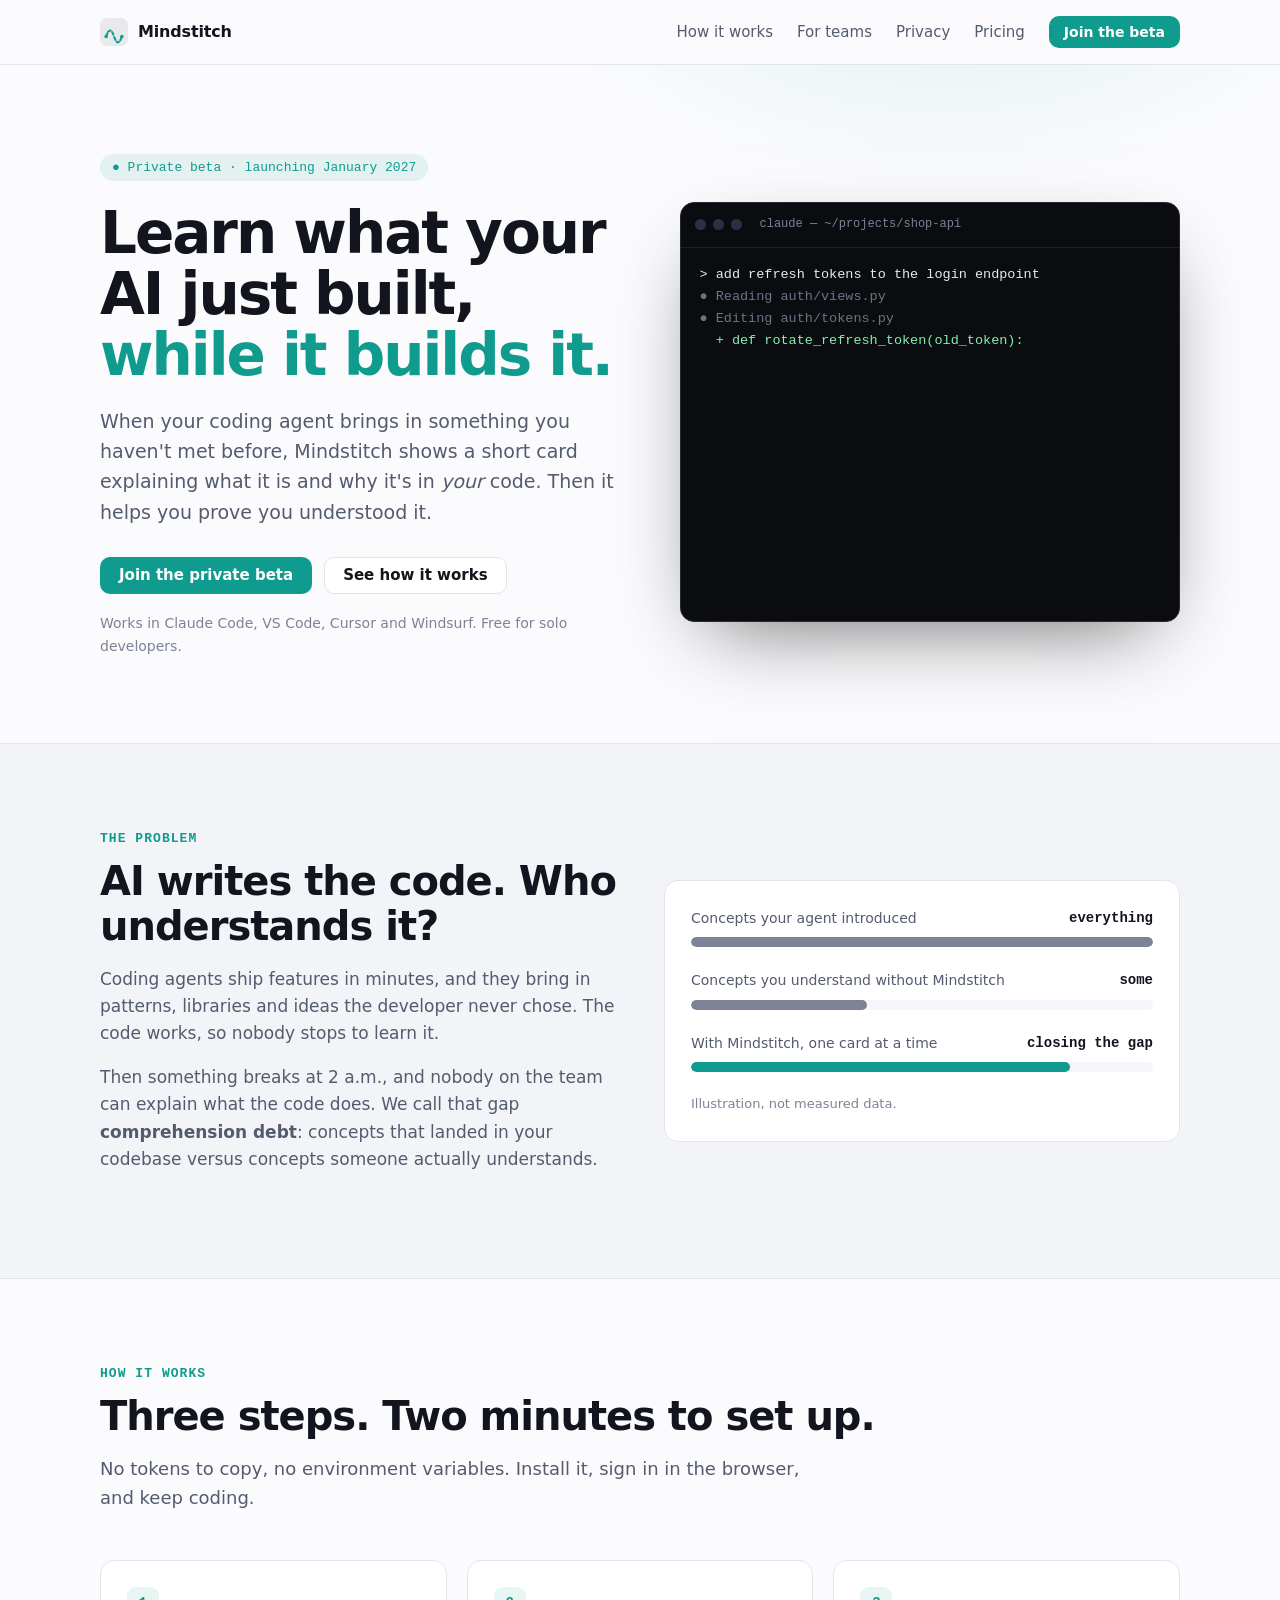
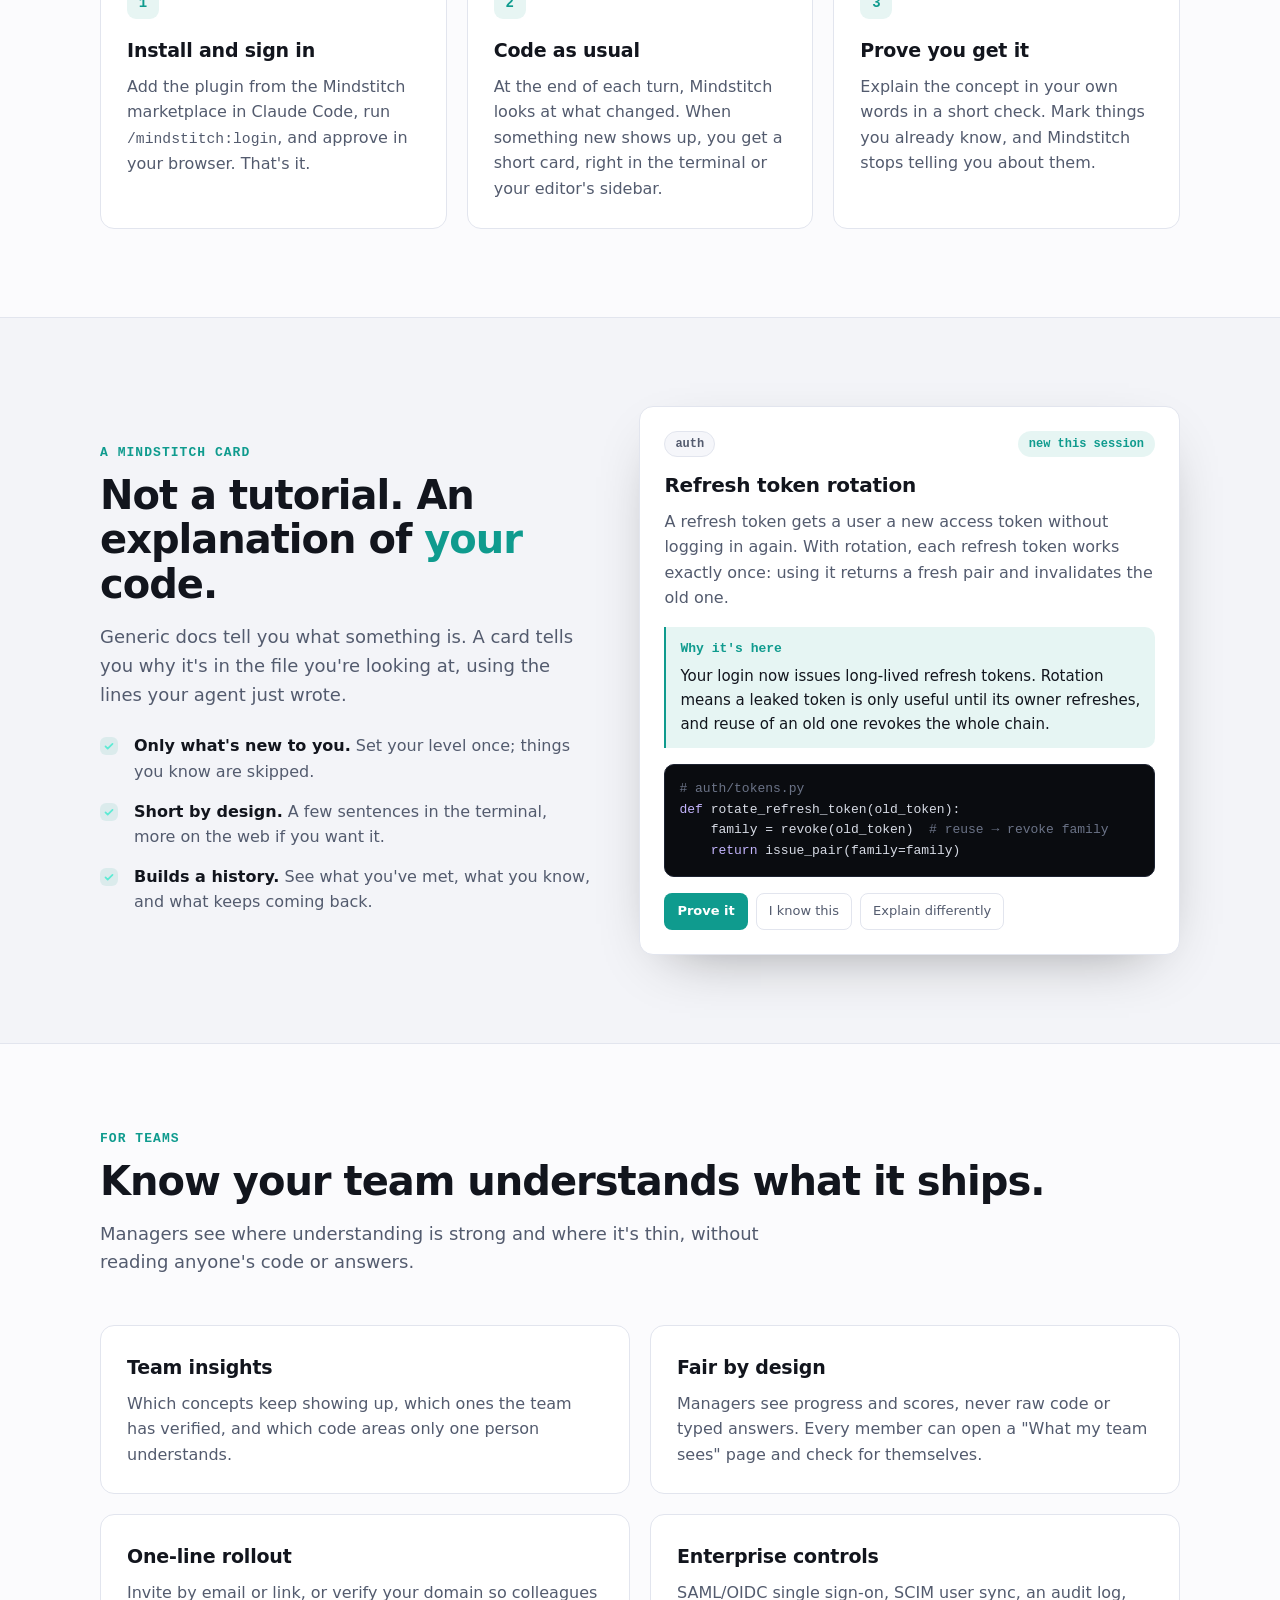
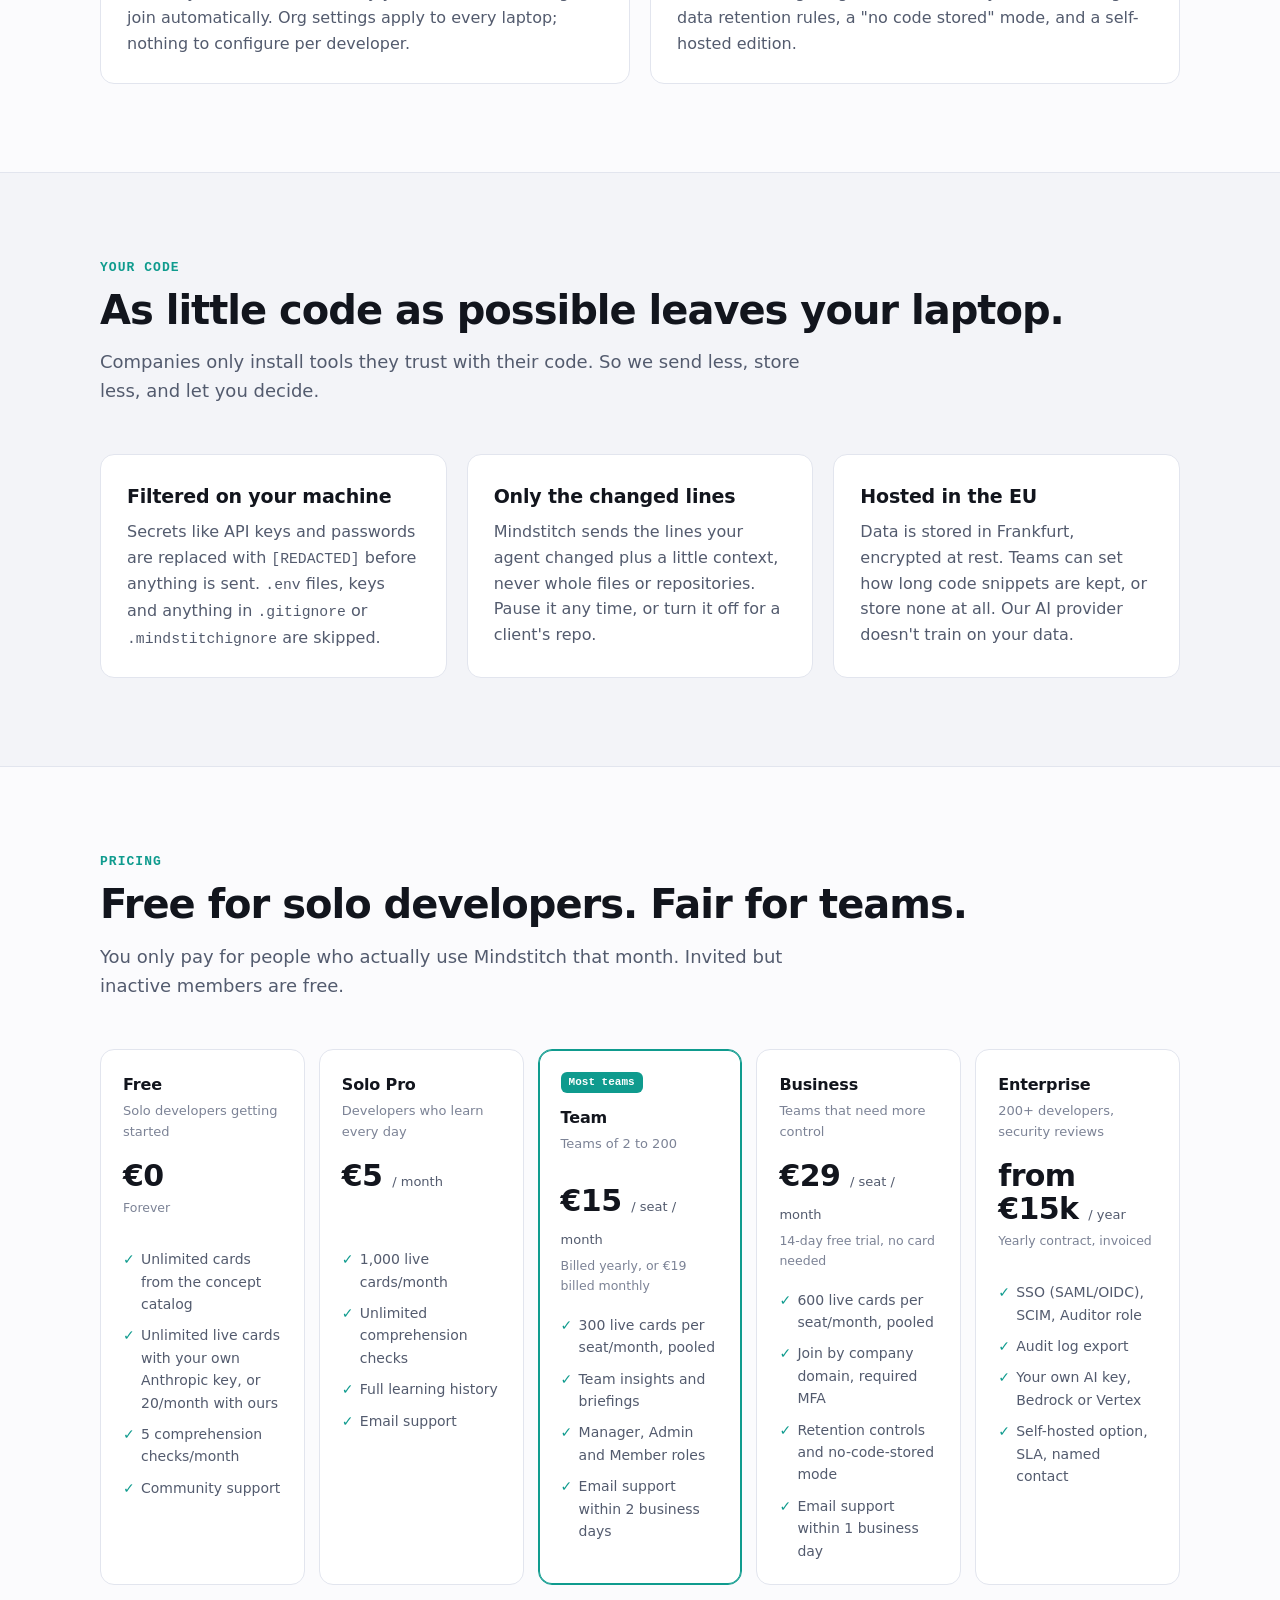
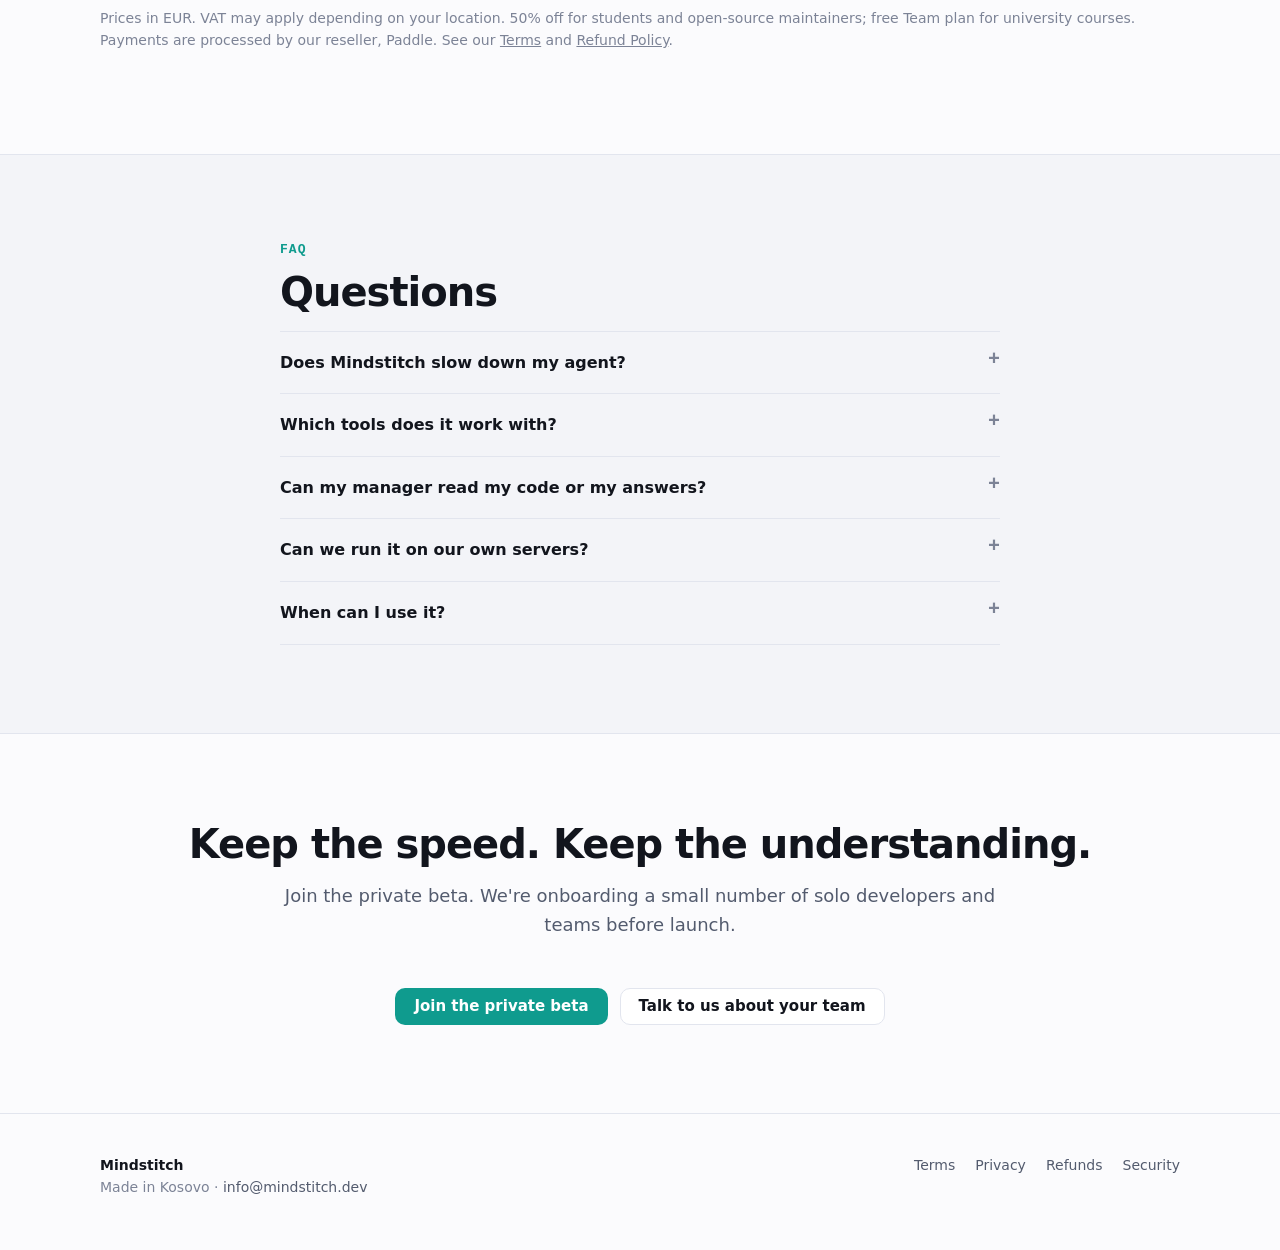
==== index.html @ 7fe066da "Landing site" ====
<!doctype html>
<html lang="en">
<head>
  <meta charset="utf-8">
  <meta name="viewport" content="width=device-width, initial-scale=1">
  <title>Mindstitch: understand the code your AI writes</title>
  <meta name="description" content="Mindstitch is a Claude Code plugin and VS Code extension that explains the new concepts your AI coding agent introduces, in your own code, while it builds. Launching January 2027.">
  <link rel="icon" href="favicon.svg" type="image/svg+xml">
  <link rel="canonical" href="https://mindstitch.dev/">
  <meta property="og:title" content="Mindstitch: understand the code your AI writes">
  <meta property="og:description" content="Learn what your AI just built, while it builds it.">
  <meta property="og:url" content="https://mindstitch.dev/">
  <meta property="og:type" content="website">
  <link rel="stylesheet" href="styles.css">
</head>
<body>

<header class="nav">
  <div class="wrap">
    <a class="brand" href="/" aria-label="Mindstitch home">
      <svg viewBox="0 0 32 32" aria-hidden="true"><rect width="32" height="32" rx="8" fill="currentColor" opacity=".08"/><path d="M7 21c3-9 6-9 9 0s6 9 9 0" fill="none" stroke="var(--accent)" stroke-width="2.4" stroke-linecap="round" stroke-dasharray="3.2 2.6"/><circle cx="7" cy="21" r="2" fill="var(--accent)"/><circle cx="25" cy="21" r="2" fill="var(--accent)"/></svg>
      Mindstitch
    </a>
    <nav class="nav-links" aria-label="Main">
      <a href="#how">How it works</a>
      <a href="#teams">For teams</a>
      <a href="#privacy">Privacy</a>
      <a href="#pricing">Pricing</a>
      <a class="btn btn-primary" href="mailto:info@mindstitch.dev?subject=Mindstitch%20beta%20access">Join the beta</a>
    </nav>
  </div>
</header>

<main>
  <!-- Hero -->
  <section class="hero" aria-labelledby="hero-title">
    <div class="wrap">
      <div>
        <span class="eyebrow">● Private beta · launching January 2027</span>
        <h1 id="hero-title">Learn what your AI just built, <em>while it builds it.</em></h1>
        <p class="lede">When your coding agent brings in something you haven't met before, Mindstitch shows a short card explaining what it is and why it's in <em>your</em> code. Then it helps you prove you understood it.</p>
        <div class="cta-row">
          <a class="btn btn-primary" href="mailto:info@mindstitch.dev?subject=Mindstitch%20beta%20access">Join the private beta</a>
          <a class="btn" href="#how">See how it works</a>
          <p class="small">Works in Claude Code, VS Code, Cursor and Windsurf. Free for solo developers.</p>
        </div>
      </div>

      <div class="terminal" role="img" aria-label="A Claude Code session: the agent adds refresh token rotation to a login API, and a Mindstitch card appears explaining refresh token rotation.">
        <div class="term-bar"><span></span><span></span><span></span><b>claude — ~/projects/shop-api</b></div>
        <div class="term-body" id="term" aria-hidden="true">
<div class="t-line t-user">&gt; add refresh tokens to the login endpoint</div>
<div class="t-line t-dim">● Reading auth/views.py</div>
<div class="t-line t-dim">● Editing auth/tokens.py</div>
<div class="t-line"><span class="t-add">  + def rotate_refresh_token(old_token):</span></div>
<div class="t-line"><span class="t-add">  +     family = revoke(old_token)</span></div>
<div class="t-line"><span class="t-add">  +     return issue_pair(family=family)</span></div>
<div class="t-line t-ok">✓ Done. Login now returns an access + refresh token pair.</div>
<div class="t-line t-card"><span class="t-title">◆ Mindstitch · Refresh token rotation</span>
Every time a refresh token is used, it's swapped for a new one and the old one dies. If a stolen token is ever reused, the whole family is revoked.
<span class="t-dim">Here: auth/tokens.py, rotate_refresh_token()</span>
<span class="t-link">Read more &amp; prove it → mindstitch.dev/c/8f2a</span></div>
        </div>
      </div>
    </div>
  </section>

  <!-- Problem -->
  <section class="alt" aria-labelledby="debt-title">
    <div class="wrap debt">
      <div>
        <div class="kicker">The problem</div>
        <h2 id="debt-title">AI writes the code. Who understands it?</h2>
        <p>Coding agents ship features in minutes, and they bring in patterns, libraries and ideas the developer never chose. The code works, so nobody stops to learn it.</p>
        <p>Then something breaks at 2 a.m., and nobody on the team can explain what the code does. We call that gap <strong>comprehension debt</strong>: concepts that landed in your codebase versus concepts someone actually understands.</p>
      </div>
      <div class="meter" aria-label="Illustration of comprehension debt">
        <div class="meter-row"><span>Concepts your agent introduced</span><b>everything</b></div>
        <div class="bar"><i style="width:100%"></i></div>
        <div class="meter-row"><span>Concepts you understand without Mindstitch</span><b>some</b></div>
        <div class="bar"><i style="width:38%"></i></div>
        <div class="meter-row"><span>With Mindstitch, one card at a time</span><b>closing the gap</b></div>
        <div class="bar accent"><i style="width:82%"></i></div>
        <p class="note">Illustration, not measured data.</p>
      </div>
    </div>
  </section>

  <!-- How it works -->
  <section id="how" aria-labelledby="how-title">
    <div class="wrap">
      <div class="kicker">How it works</div>
      <h2 id="how-title">Three steps. Two minutes to set up.</h2>
      <p class="section-lede">No tokens to copy, no environment variables. Install it, sign in in the browser, and keep coding.</p>
      <div class="grid-3">
        <div class="panel">
          <div class="step-num">1</div>
          <h3>Install and sign in</h3>
          <p>Add the plugin from the Mindstitch marketplace in Claude Code, run <code>/mindstitch:login</code>, and approve in your browser. That's it.</p>
        </div>
        <div class="panel">
          <div class="step-num">2</div>
          <h3>Code as usual</h3>
          <p>At the end of each turn, Mindstitch looks at what changed. When something new shows up, you get a short card, right in the terminal or your editor's sidebar.</p>
        </div>
        <div class="panel">
          <div class="step-num">3</div>
          <h3>Prove you get it</h3>
          <p>Explain the concept in your own words in a short check. Mark things you already know, and Mindstitch stops telling you about them.</p>
        </div>
      </div>
    </div>
  </section>

  <!-- Sample card -->
  <section class="alt" aria-labelledby="card-title">
    <div class="wrap sample">
      <div>
        <div class="kicker">A Mindstitch card</div>
        <h2 id="card-title">Not a tutorial. An explanation of <em style="font-style:normal;color:var(--accent)">your</em> code.</h2>
        <p class="section-lede" style="margin-bottom:24px">Generic docs tell you what something is. A card tells you why it's in the file you're looking at, using the lines your agent just wrote.</p>
        <ul class="checklist">
          <li><span><b>Only what's new to you.</b> Set your level once; things you know are skipped.</span></li>
          <li><span><b>Short by design.</b> A few sentences in the terminal, more on the web if you want it.</span></li>
          <li><span><b>Builds a history.</b> See what you've met, what you know, and what keeps coming back.</span></li>
        </ul>
      </div>
      <article class="card" aria-label="Example card: Refresh token rotation">
        <div class="card-head">
          <span class="chip">auth</span>
          <span class="chip new">new this session</span>
        </div>
        <h3>Refresh token rotation</h3>
        <p>A refresh token gets a user a new access token without logging in again. With rotation, each refresh token works exactly once: using it returns a fresh pair and invalidates the old one.</p>
        <div class="why">
          <strong>Why it's here</strong>
          <p>Your login now issues long-lived refresh tokens. Rotation means a leaked token is only useful until its owner refreshes, and reuse of an old one revokes the whole chain.</p>
        </div>
<pre class="snippet"><span class="c"># auth/tokens.py</span>
<span class="k">def</span> rotate_refresh_token(old_token):
    family = revoke(old_token)  <span class="c"># reuse → revoke family</span>
    <span class="k">return</span> issue_pair(family=family)</pre>
        <div class="card-actions">
          <span class="primary">Prove it</span>
          <span>I know this</span>
          <span>Explain differently</span>
        </div>
      </article>
    </div>
  </section>

  <!-- Teams -->
  <section id="teams" aria-labelledby="teams-title">
    <div class="wrap">
      <div class="kicker">For teams</div>
      <h2 id="teams-title">Know your team understands what it ships.</h2>
      <p class="section-lede">Managers see where understanding is strong and where it's thin, without reading anyone's code or answers.</p>
      <div class="grid-2">
        <div class="panel">
          <h3>Team insights</h3>
          <p>Which concepts keep showing up, which ones the team has verified, and which code areas only one person understands.</p>
        </div>
        <div class="panel">
          <h3>Fair by design</h3>
          <p>Managers see progress and scores, never raw code or typed answers. Every member can open a "What my team sees" page and check for themselves.</p>
        </div>
        <div class="panel">
          <h3>One-line rollout</h3>
          <p>Invite by email or link, or verify your domain so colleagues join automatically. Org settings apply to every laptop; nothing to configure per developer.</p>
        </div>
        <div class="panel">
          <h3>Enterprise controls</h3>
          <p>SAML/OIDC single sign-on, SCIM user sync, an audit log, data retention rules, a "no code stored" mode, and a self-hosted edition.</p>
        </div>
      </div>
    </div>
  </section>

  <!-- Privacy -->
  <section id="privacy" class="alt" aria-labelledby="privacy-title">
    <div class="wrap">
      <div class="kicker">Your code</div>
      <h2 id="privacy-title">As little code as possible leaves your laptop.</h2>
      <p class="section-lede">Companies only install tools they trust with their code. So we send less, store less, and let you decide.</p>
      <div class="grid-3">
        <div class="panel">
          <h3>Filtered on your machine</h3>
          <p>Secrets like API keys and passwords are replaced with <code>[REDACTED]</code> before anything is sent. <code>.env</code> files, keys and anything in <code>.gitignore</code> or <code>.mindstitchignore</code> are skipped.</p>
        </div>
        <div class="panel">
          <h3>Only the changed lines</h3>
          <p>Mindstitch sends the lines your agent changed plus a little context, never whole files or repositories. Pause it any time, or turn it off for a client's repo.</p>
        </div>
        <div class="panel">
          <h3>Hosted in the EU</h3>
          <p>Data is stored in Frankfurt, encrypted at rest. Teams can set how long code snippets are kept, or store none at all. Our AI provider doesn't train on your data.</p>
        </div>
      </div>
    </div>
  </section>

  <!-- Pricing -->
  <section id="pricing" aria-labelledby="pricing-title">
    <div class="wrap">
      <div class="kicker">Pricing</div>
      <h2 id="pricing-title">Free for solo developers. Fair for teams.</h2>
      <p class="section-lede">You only pay for people who actually use Mindstitch that month. Invited but inactive members are free.</p>
      <div class="pricing">
        <div class="plan">
          <h3>Free</h3>
          <p class="who">Solo developers getting started</p>
          <div class="price">€0</div>
          <p class="price-note">Forever</p>
          <ul>
            <li>Unlimited cards from the concept catalog</li>
            <li>Unlimited live cards with your own Anthropic key, or 20/month with ours</li>
            <li>5 comprehension checks/month</li>
            <li>Community support</li>
          </ul>
        </div>
        <div class="plan">
          <h3>Solo Pro</h3>
          <p class="who">Developers who learn every day</p>
          <div class="price">€5 <small>/ month</small></div>
          <p class="price-note">&nbsp;</p>
          <ul>
            <li>1,000 live cards/month</li>
            <li>Unlimited comprehension checks</li>
            <li>Full learning history</li>
            <li>Email support</li>
          </ul>
        </div>
        <div class="plan featured">
          <span class="badge">Most teams</span>
          <h3>Team</h3>
          <p class="who">Teams of 2 to 200</p>
          <div class="price">€15 <small>/ seat / month</small></div>
          <p class="price-note">Billed yearly, or €19 billed monthly</p>
          <ul>
            <li>300 live cards per seat/month, pooled</li>
            <li>Team insights and briefings</li>
            <li>Manager, Admin and Member roles</li>
            <li>Email support within 2 business days</li>
          </ul>
        </div>
        <div class="plan">
          <h3>Business</h3>
          <p class="who">Teams that need more control</p>
          <div class="price">€29 <small>/ seat / month</small></div>
          <p class="price-note">14-day free trial, no card needed</p>
          <ul>
            <li>600 live cards per seat/month, pooled</li>
            <li>Join by company domain, required MFA</li>
            <li>Retention controls and no-code-stored mode</li>
            <li>Email support within 1 business day</li>
          </ul>
        </div>
        <div class="plan">
          <h3>Enterprise</h3>
          <p class="who">200+ developers, security reviews</p>
          <div class="price">from €15k <small>/ year</small></div>
          <p class="price-note">Yearly contract, invoiced</p>
          <ul>
            <li>SSO (SAML/OIDC), SCIM, Auditor role</li>
            <li>Audit log export</li>
            <li>Your own AI key, Bedrock or Vertex</li>
            <li>Self-hosted option, SLA, named contact</li>
          </ul>
        </div>
      </div>
      <p class="pricing-foot">Prices in EUR. VAT may apply depending on your location. 50% off for students and open-source maintainers; free Team plan for university courses. Payments are processed by our reseller, Paddle. See our <a href="terms.html">Terms</a> and <a href="refund.html">Refund Policy</a>.</p>
    </div>
  </section>

  <!-- FAQ -->
  <section class="alt" aria-labelledby="faq-title">
    <div class="wrap narrow">
      <div class="kicker">FAQ</div>
      <h2 id="faq-title">Questions</h2>
      <details>
        <summary>Does Mindstitch slow down my agent?</summary>
        <p>No. The plugin collects changes locally and sends them once at the end of a turn, in well under a second. If Mindstitch is unreachable, your session carries on and events are sent later.</p>
      </details>
      <details>
        <summary>Which tools does it work with?</summary>
        <p>At launch: Claude Code (plugin) and VS Code, Cursor, Windsurf and VSCodium (extension). Support for other coding agents with hooks is planned.</p>
      </details>
      <details>
        <summary>Can my manager read my code or my answers?</summary>
        <p>No. Managers see which concepts you've met and your check scores. They never see code snippets, and they only see a typed answer if it's flagged for review.</p>
      </details>
      <details>
        <summary>Can we run it on our own servers?</summary>
        <p>Yes, on the Enterprise plan. The self-hosted edition is the same software we run, packaged for Docker Compose or Kubernetes, and it can work fully offline with catalog-only cards.</p>
      </details>
      <details>
        <summary>When can I use it?</summary>
        <p>We're in private beta now and launching publicly in January 2027. Email us to get early access.</p>
      </details>
    </div>
  </section>

  <!-- Final CTA -->
  <section class="final" aria-labelledby="final-title">
    <div class="wrap">
      <h2 id="final-title">Keep the speed. Keep the understanding.</h2>
      <p class="section-lede">Join the private beta. We're onboarding a small number of solo developers and teams before launch.</p>
      <div class="cta-row">
        <a class="btn btn-primary" href="mailto:info@mindstitch.dev?subject=Mindstitch%20beta%20access">Join the private beta</a>
        <a class="btn" href="mailto:info@mindstitch.dev?subject=Mindstitch%20for%20my%20team">Talk to us about your team</a>
      </div>
    </div>
  </section>
</main>

<footer>
  <div class="wrap">
    <div>
      <strong style="color:var(--text)">Mindstitch</strong><br>
      Made in Kosovo · <a href="mailto:info@mindstitch.dev">info@mindstitch.dev</a>
    </div>
    <nav aria-label="Legal">
      <a href="terms.html">Terms</a>
      <a href="privacy.html">Privacy</a>
      <a href="refund.html">Refunds</a>
      <a href="/.well-known/security.txt">Security</a>
    </nav>
  </div>
</footer>

<script>
  // Reveal the terminal lines one by one, then loop. Respects reduced motion.
  (function () {
    var lines = Array.prototype.slice.call(document.querySelectorAll('#term .t-line'));
    var reduce = window.matchMedia && window.matchMedia('(prefers-reduced-motion: reduce)').matches;
    if (reduce) { lines.forEach(function (l) { l.classList.add('on'); }); return; }
    var delays = [300, 900, 600, 350, 250, 250, 700, 1100];
    function run() {
      lines.forEach(function (l) { l.classList.remove('on'); });
      var t = 0;
      lines.forEach(function (l, i) { t += delays[i] || 400; setTimeout(function () { l.classList.add('on'); }, t); });
      setTimeout(run, t + 6500);
    }
    run();
  })();
</script>
</body>
</html>
---- styles.css ----
/* Mindstitch — site styles. System fonts only (no third-party font requests, GDPR-friendly). */
:root {
  --bg: #0b0d12;
  --bg-2: #11141b;
  --surface: #151923;
  --surface-2: #1b2030;
  --border: #252b3b;
  --text: #e8eaf0;
  --muted: #9aa2b5;
  --faint: #6b7387;
  --accent: #5eead4;
  --accent-ink: #062b26;
  --accent-soft: rgba(94, 234, 212, 0.12);
  --warn: #fbbf24;
  --radius: 14px;
  --sans: ui-sans-serif, system-ui, -apple-system, "Segoe UI", Roboto, "Helvetica Neue", Arial, sans-serif;
  --mono: ui-monospace, "SF Mono", "Cascadia Code", "JetBrains Mono", Menlo, Consolas, monospace;
  color-scheme: dark;
}
@media (prefers-color-scheme: light) {
  :root {
    --bg: #fbfbfd;
    --bg-2: #f3f4f8;
    --surface: #ffffff;
    --surface-2: #f5f6fa;
    --border: #e2e5ee;
    --text: #12151d;
    --muted: #535b6e;
    --faint: #7c8396;
    --accent: #0f9b8e;
    --accent-ink: #ffffff;
    --accent-soft: rgba(15, 155, 142, 0.10);
    --warn: #b45309;
    color-scheme: light;
  }
}

* { box-sizing: border-box; }
html { scroll-behavior: smooth; }
@media (prefers-reduced-motion: reduce) { html { scroll-behavior: auto; } }
body {
  margin: 0;
  background: var(--bg);
  color: var(--text);
  font: 16px/1.6 var(--sans);
  -webkit-font-smoothing: antialiased;
}
a { color: inherit; }
img, svg { display: block; max-width: 100%; }
code, kbd, .mono { font-family: var(--mono); font-size: 0.92em; }

.wrap { width: 100%; max-width: 1120px; margin: 0 auto; padding: 0 20px; }
.narrow { max-width: 760px; }

/* Grid children may shrink below their content (keeps code blocks from widening the page) */
.hero .wrap > *, .debt > *, .sample > *, .grid-2 > *, .grid-3 > *, .pricing > * { min-width: 0; }

/* Nav */
.nav {
  position: sticky; top: 0; z-index: 10;
  background: color-mix(in srgb, var(--bg) 82%, transparent);
  backdrop-filter: blur(10px);
  border-bottom: 1px solid var(--border);
}
.nav .wrap { display: flex; align-items: center; justify-content: space-between; height: 64px; gap: 16px; }
.brand { display: flex; align-items: center; gap: 10px; text-decoration: none; font-weight: 650; letter-spacing: -0.01em; }
.brand svg { width: 28px; height: 28px; }
.nav-links { display: flex; align-items: center; gap: 24px; }
.nav-links a { text-decoration: none; color: var(--muted); font-size: 15px; }
.nav-links a:hover { color: var(--text); }
@media (max-width: 720px) { .nav-links a:not(.btn) { display: none; } }

/* Buttons */
.btn {
  display: inline-flex; align-items: center; gap: 8px;
  padding: 10px 18px; border-radius: 10px;
  font: 600 15px/1 var(--sans); text-decoration: none;
  border: 1px solid var(--border); background: var(--surface); color: var(--text);
  transition: transform .15s ease, border-color .15s ease, background .15s ease;
}
.btn:hover { border-color: var(--faint); }
.btn:focus-visible, a:focus-visible { outline: 2px solid var(--accent); outline-offset: 3px; }
.btn-primary { background: var(--accent); color: var(--accent-ink); border-color: transparent; }
.btn-primary:hover { transform: translateY(-1px); border-color: transparent; }
.nav .btn { padding: 8px 14px; font-size: 14px; }

/* Hero */
.hero { padding: 88px 0 72px; position: relative; overflow: hidden; }
.hero::before {
  content: ""; position: absolute; inset: -40% -10% auto; height: 620px; pointer-events: none;
  background: radial-gradient(600px 300px at 70% 30%, var(--accent-soft), transparent 70%);
}
.hero .wrap { display: grid; grid-template-columns: 1.05fr 1fr; gap: 56px; align-items: center; position: relative; }
@media (max-width: 920px) { .hero .wrap { grid-template-columns: 1fr; gap: 40px; } .hero { padding-top: 56px; } }
.eyebrow {
  display: inline-flex; align-items: center; gap: 8px;
  font: 500 13px/1 var(--mono); color: var(--accent);
  background: var(--accent-soft); padding: 7px 12px; border-radius: 999px; margin-bottom: 22px;
}
h1 { font-size: clamp(36px, 5.2vw, 58px); line-height: 1.05; letter-spacing: -0.035em; margin: 0 0 20px; font-weight: 700; }
h1 em { font-style: normal; color: var(--accent); }
.lede { font-size: 19px; color: var(--muted); margin: 0 0 30px; max-width: 34em; }
.cta-row { display: flex; flex-wrap: wrap; gap: 12px; align-items: center; }
.small { font-size: 14px; color: var(--faint); }
.cta-row .small { width: 100%; margin-top: 6px; }

/* Terminal */
.terminal {
  background: #0a0c10; color: #d7dbe5;
  border: 1px solid #232a38; border-radius: var(--radius);
  box-shadow: 0 30px 80px -30px rgba(0,0,0,.6);
  font: 13.5px/1.65 var(--mono); overflow: hidden;
}
.term-bar { display: flex; align-items: center; gap: 7px; padding: 12px 14px; border-bottom: 1px solid #1c2230; }
.term-bar span { width: 11px; height: 11px; border-radius: 50%; background: #2a3142; }
.term-bar b { margin-left: 10px; font-weight: 500; color: #7c8396; font-size: 12px; }
.term-body { padding: 16px 18px 20px; min-height: 340px; word-break: break-word; }
.term-body .t-line { white-space: pre-wrap; }
.t-line { opacity: 0; transform: translateY(4px); transition: opacity .35s ease, transform .35s ease; }
.t-line.on { opacity: 1; transform: none; }
.t-dim { color: #6b7387; }
.t-user { color: #e8eaf0; }
.t-ok { color: #86efac; }
.t-add { color: #86efac; }
.t-card {
  margin-top: 10px; border-left: 2px solid #5eead4; padding: 8px 0 8px 14px;
  background: linear-gradient(90deg, rgba(94,234,212,.08), transparent 70%);
}
.t-card .t-title { color: #5eead4; font-weight: 600; }
.t-link { color: #93c5fd; text-decoration: underline; text-underline-offset: 3px; }

/* Sections */
section { padding: 88px 0; }
section.alt { background: var(--bg-2); border-top: 1px solid var(--border); border-bottom: 1px solid var(--border); }
.kicker { font: 600 13px/1 var(--mono); color: var(--accent); text-transform: uppercase; letter-spacing: .08em; margin-bottom: 14px; }
h2 { font-size: clamp(28px, 3.6vw, 40px); line-height: 1.12; letter-spacing: -0.025em; margin: 0 0 16px; }
h3 { font-size: 19px; letter-spacing: -0.01em; margin: 0 0 8px; }
.section-lede { color: var(--muted); font-size: 18px; max-width: 40em; margin: 0 0 48px; }

.grid-3 { display: grid; grid-template-columns: repeat(3, 1fr); gap: 20px; }
.grid-2 { display: grid; grid-template-columns: repeat(2, 1fr); gap: 20px; }
@media (max-width: 860px) { .grid-3, .grid-2 { grid-template-columns: 1fr; } }

.panel {
  background: var(--surface); border: 1px solid var(--border); border-radius: var(--radius);
  padding: 26px;
}
.panel p { color: var(--muted); margin: 0; }
.step-num {
  display: inline-grid; place-items: center; width: 32px; height: 32px; border-radius: 9px;
  background: var(--accent-soft); color: var(--accent); font: 700 14px/1 var(--mono); margin-bottom: 16px;
}

/* Problem stat */
.debt { display: grid; grid-template-columns: 1fr 1fr; gap: 48px; align-items: center; }
@media (max-width: 860px) { .debt { grid-template-columns: 1fr; } }
.debt p { color: var(--muted); font-size: 17px; }
.meter { background: var(--surface); border: 1px solid var(--border); border-radius: var(--radius); padding: 26px; }
.meter-row { display: flex; justify-content: space-between; font-size: 14px; color: var(--muted); margin: 0 0 8px; }
.meter-row b { color: var(--text); font-family: var(--mono); font-weight: 600; }
.bar { height: 10px; border-radius: 99px; background: var(--surface-2); overflow: hidden; margin-bottom: 22px; }
.bar i { display: block; height: 100%; border-radius: 99px; background: var(--faint); }
.bar.accent i { background: var(--accent); }
.meter .note { font-size: 13px; color: var(--faint); margin: 0; }

/* Sample card */
.sample { display: grid; grid-template-columns: 1fr 1.1fr; gap: 48px; align-items: center; }
@media (max-width: 860px) { .sample { grid-template-columns: 1fr; } }
.card {
  background: var(--surface); border: 1px solid var(--border); border-radius: var(--radius); padding: 24px;
  box-shadow: 0 20px 60px -30px rgba(0,0,0,.45);
}
.card-head { display: flex; justify-content: space-between; align-items: center; gap: 12px; margin-bottom: 12px; }
.chip { font: 600 12px/1 var(--mono); padding: 6px 10px; border-radius: 99px; background: var(--surface-2); color: var(--muted); border: 1px solid var(--border); }
.chip.new { background: var(--accent-soft); color: var(--accent); border-color: transparent; }
.card h3 { font-size: 20px; }
.card p { color: var(--muted); margin: 0 0 16px; }
.why { border-left: 2px solid var(--accent); background: var(--accent-soft); border-radius: 0 10px 10px 0; padding: 12px 14px; margin-bottom: 16px; }
.why strong { display: block; font-size: 13px; color: var(--accent); margin-bottom: 4px; font-family: var(--mono); }
.why p { margin: 0; color: var(--text); font-size: 15px; }
.snippet { background: #0a0c10; color: #d7dbe5; border-radius: 10px; padding: 14px; font: 13px/1.6 var(--mono); overflow-x: auto; margin-bottom: 16px; border: 1px solid #1c2230; }
.snippet .c { color: #6b7387; }
.snippet .k { color: #c4b5fd; }
.snippet .s { color: #86efac; }
.card-actions { display: flex; flex-wrap: wrap; gap: 8px; }
.card-actions span { font-size: 13px; padding: 7px 12px; border-radius: 8px; border: 1px solid var(--border); color: var(--muted); }
.card-actions span.primary { background: var(--accent); color: var(--accent-ink); border-color: transparent; font-weight: 600; }

.checklist { list-style: none; padding: 0; margin: 0; display: grid; gap: 14px; }
.checklist li { display: grid; grid-template-columns: 22px 1fr; gap: 12px; color: var(--muted); }
.checklist li::before {
  content: ""; width: 18px; height: 18px; margin-top: 4px; border-radius: 6px;
  background: var(--accent-soft) url("data:image/svg+xml,%3Csvg xmlns='http://www.w3.org/2000/svg' viewBox='0 0 16 16'%3E%3Cpath d='M4 8.5l2.5 2.5L12 5.5' fill='none' stroke='%235eead4' stroke-width='2' stroke-linecap='round' stroke-linejoin='round'/%3E%3C/svg%3E") center/14px no-repeat;
}
.checklist b { color: var(--text); font-weight: 600; }

/* Pricing */
.pricing { display: grid; grid-template-columns: repeat(5, 1fr); gap: 14px; }
@media (max-width: 1080px) { .pricing { grid-template-columns: repeat(3, 1fr); } }
@media (max-width: 720px) { .pricing { grid-template-columns: 1fr; } }
.plan { background: var(--surface); border: 1px solid var(--border); border-radius: var(--radius); padding: 22px; display: flex; flex-direction: column; }
.plan.featured { border-color: var(--accent); box-shadow: 0 0 0 1px var(--accent) inset; }
.plan h3 { font-size: 16px; margin-bottom: 4px; }
.plan .who { font-size: 13px; color: var(--faint); margin: 0 0 16px; min-height: 2.6em; }
.price { font-size: 30px; font-weight: 700; letter-spacing: -0.02em; line-height: 1.1; }
.price small { font-size: 13px; font-weight: 500; color: var(--muted); letter-spacing: 0; }
.price-note { font-size: 12.5px; color: var(--faint); margin: 6px 0 18px; min-height: 2.6em; }
.plan ul { list-style: none; padding: 0; margin: 0; display: grid; gap: 9px; font-size: 14px; color: var(--muted); }
.plan li { padding-left: 18px; position: relative; }
.plan li::before { content: "✓"; position: absolute; left: 0; color: var(--accent); font-weight: 700; }
.badge { align-self: flex-start; font: 600 11px/1 var(--mono); padding: 5px 8px; border-radius: 6px; background: var(--accent); color: var(--accent-ink); margin-bottom: 12px; }
.pricing-foot { margin-top: 22px; font-size: 14px; color: var(--faint); }

/* FAQ */
details { border-bottom: 1px solid var(--border); padding: 18px 0; }
details:first-of-type { border-top: 1px solid var(--border); }
summary { cursor: pointer; font-weight: 600; list-style: none; display: flex; justify-content: space-between; gap: 16px; }
summary::-webkit-details-marker { display: none; }
summary::after { content: "+"; color: var(--faint); font-family: var(--mono); font-size: 20px; line-height: 1; }
details[open] summary::after { content: "–"; }
details p { color: var(--muted); margin: 12px 0 0; }

/* Final CTA */
.final { text-align: center; }
.final .section-lede { margin-left: auto; margin-right: auto; }
.final .cta-row { justify-content: center; }

/* Footer */
footer { border-top: 1px solid var(--border); padding: 40px 0 56px; color: var(--faint); font-size: 14px; }
footer .wrap { display: flex; flex-wrap: wrap; justify-content: space-between; gap: 24px; }
footer nav { display: flex; flex-wrap: wrap; gap: 20px; }
footer a { text-decoration: none; color: var(--muted); }
footer a:hover { color: var(--text); }

/* Legal pages */
.legal { padding: 64px 0 88px; }
.legal h1 { font-size: clamp(32px, 4vw, 44px); }
.legal h2 { font-size: 22px; margin: 40px 0 10px; }
.legal p, .legal li { color: var(--muted); }
.legal ul { padding-left: 20px; }
.legal table { width: 100%; border-collapse: collapse; font-size: 14px; margin: 12px 0; display: block; overflow-x: auto; }
.legal th, .legal td { text-align: left; padding: 10px 12px; border-bottom: 1px solid var(--border); vertical-align: top; }
.legal th { color: var(--text); }
.legal .updated { color: var(--faint); font-size: 14px; margin-top: -8px; }
.draft {
  border: 1px dashed var(--warn); color: var(--warn); border-radius: 10px;
  padding: 12px 14px; font-size: 14px; margin: 20px 0 8px;
}
.ph { background: rgba(251,191,36,.15); color: var(--warn); padding: 0 4px; border-radius: 4px; }

/* Fixes */
.nav-links a.btn-primary, .nav-links a.btn-primary:hover { color: var(--accent-ink); }
@media (max-width: 520px) { .terminal { font-size: 12px; } .term-body { padding: 14px; } }
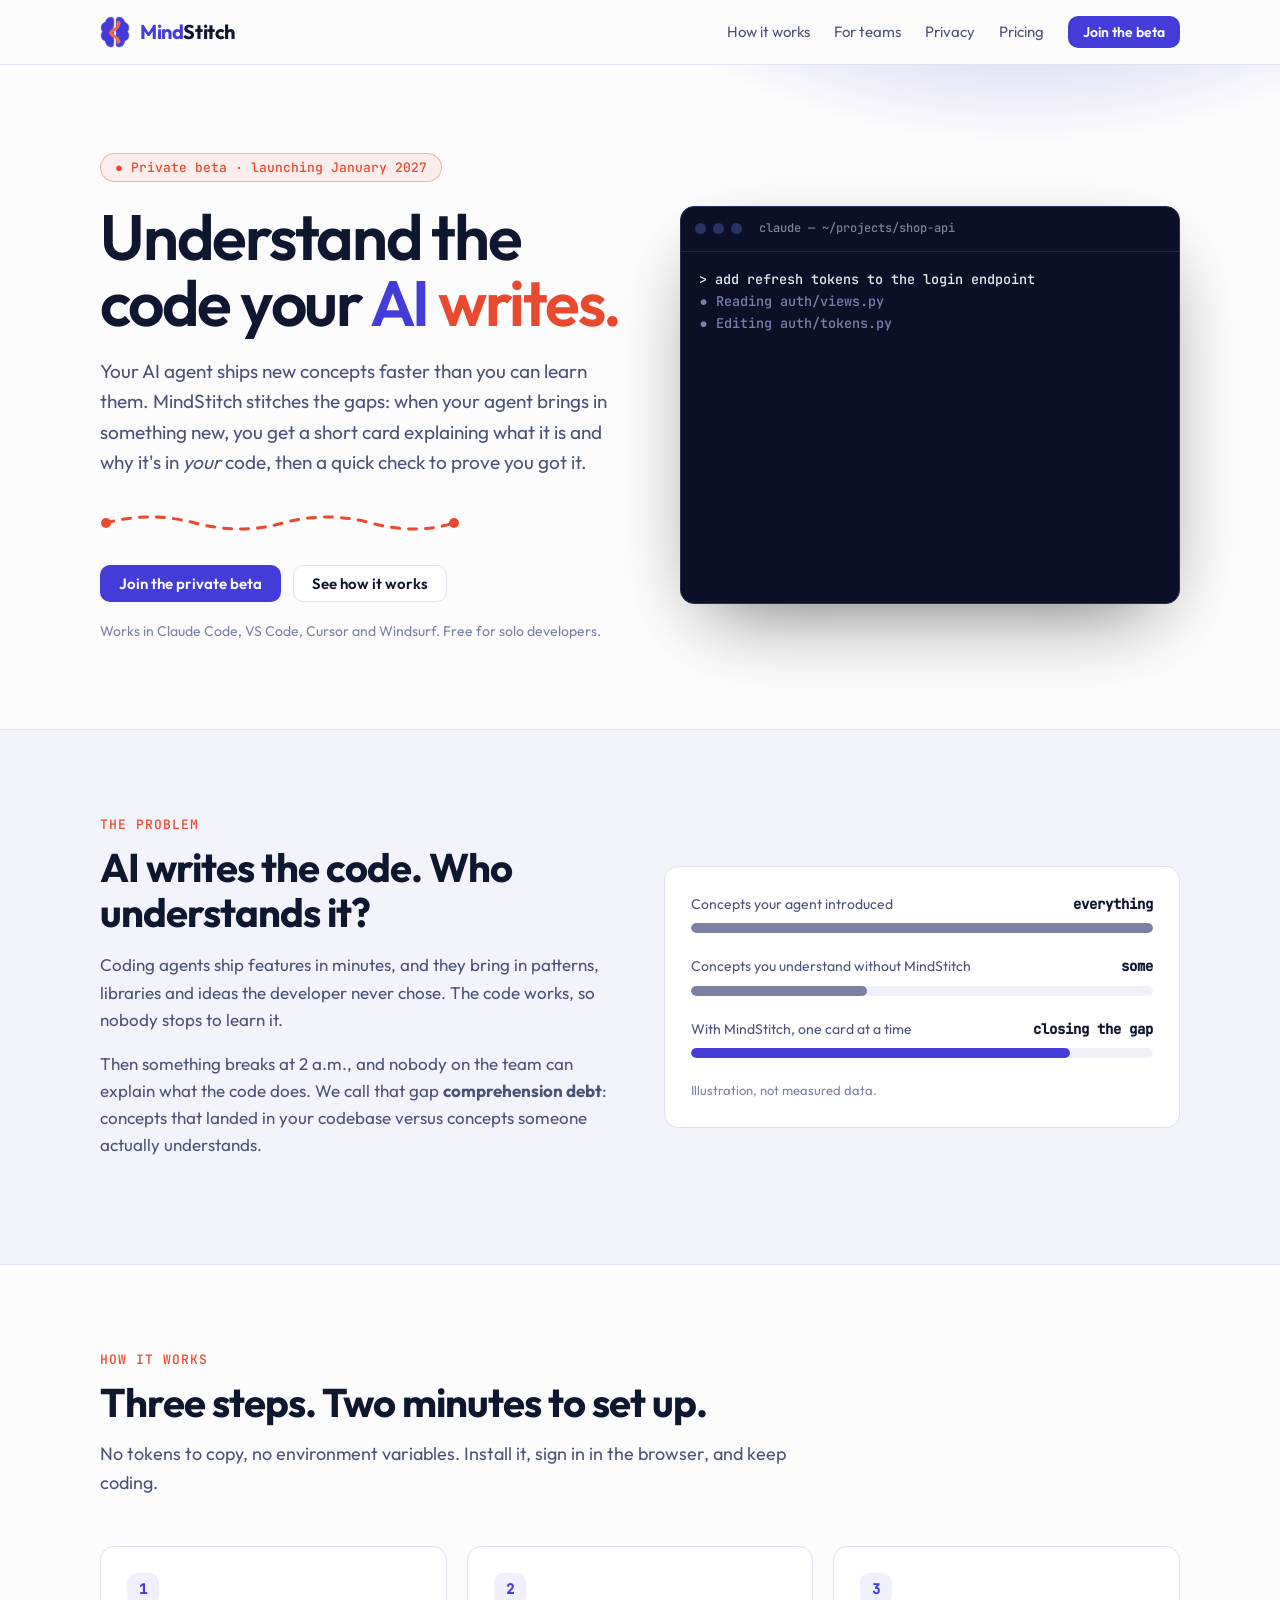
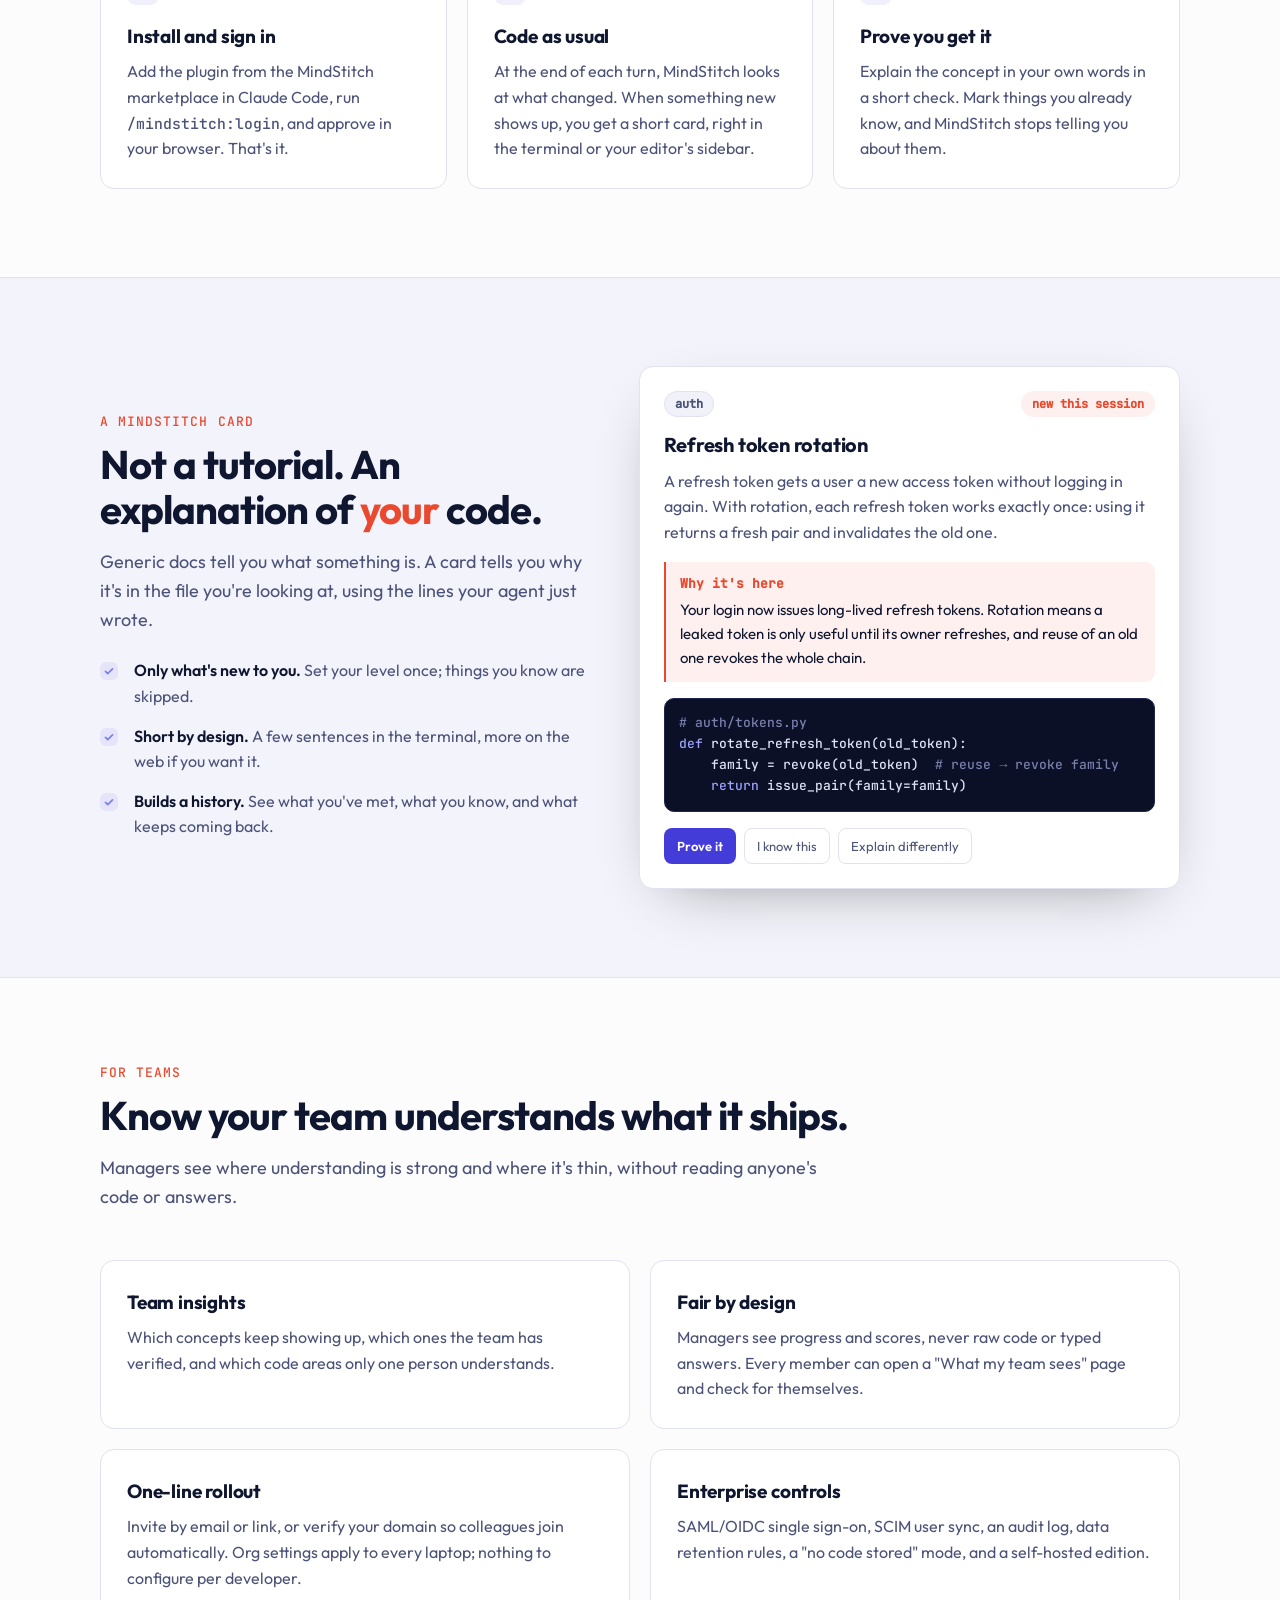
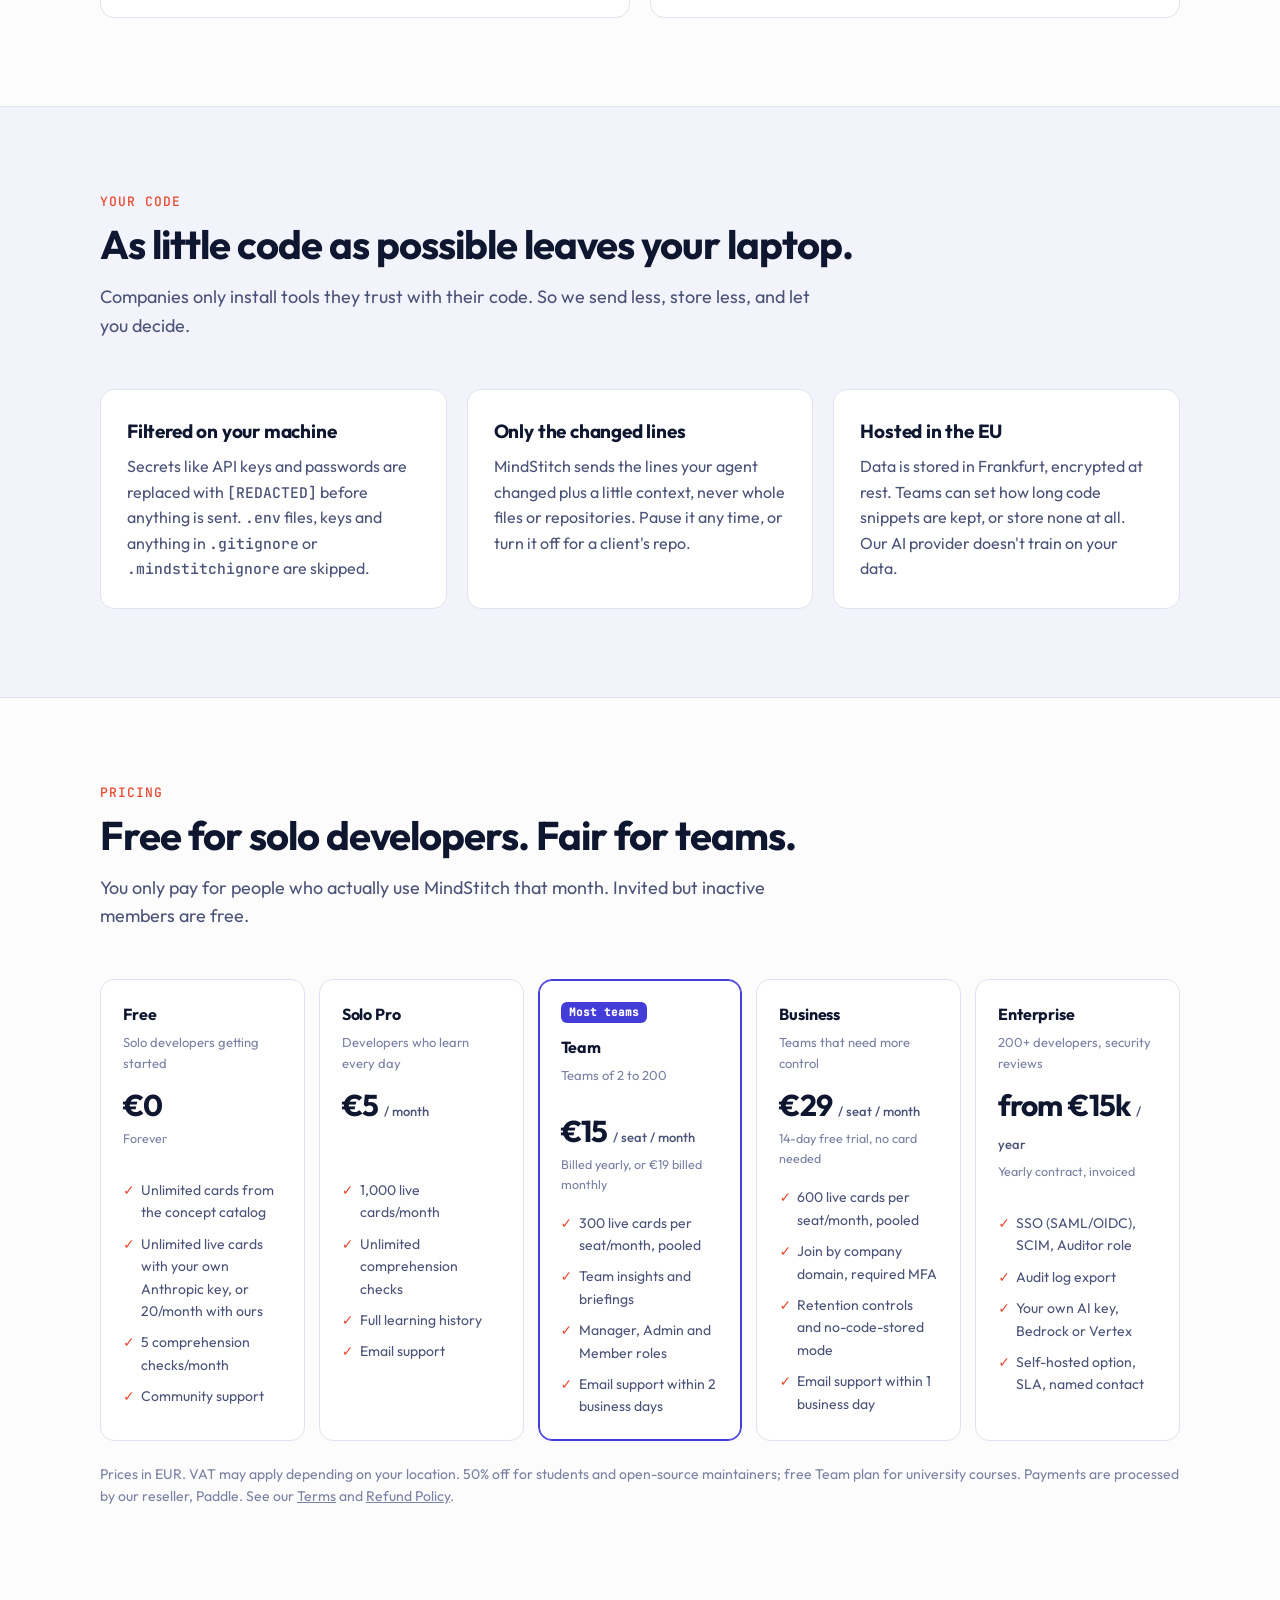
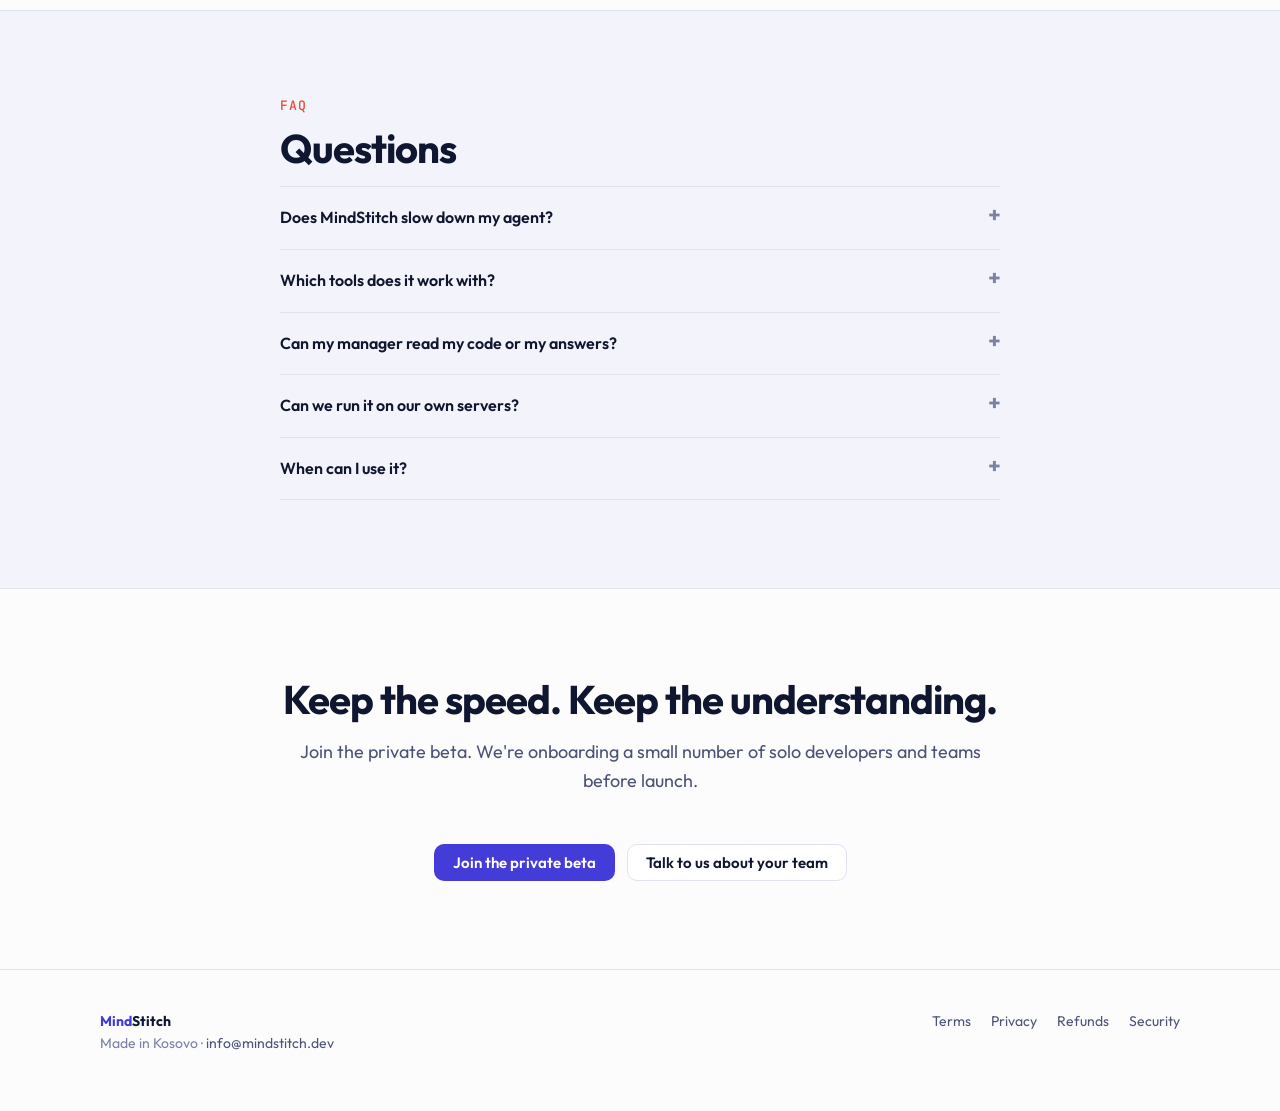
==== commit 85260d6e: "Rebrand site to MindStitch identity" ====
--- a/index.html
+++ b/index.html
@@ -3,30 +3,37 @@
 <head>
   <meta charset="utf-8">
   <meta name="viewport" content="width=device-width, initial-scale=1">
-  <title>Mindstitch: understand the code your AI writes</title>
-  <meta name="description" content="Mindstitch is a Claude Code plugin and VS Code extension that explains the new concepts your AI coding agent introduces, in your own code, while it builds. Launching January 2027.">
-  <link rel="icon" href="favicon.svg" type="image/svg+xml">
+  <title>MindStitch: understand the code your AI writes</title>
+  <meta name="description" content="MindStitch is a Claude Code plugin and VS Code extension that explains the new concepts your AI coding agent introduces, in your own code, while it builds. Launching January 2027.">
+  <link rel="icon" type="image/png" href="/favicon.png">
+  <link rel="apple-touch-icon" href="/apple-touch-icon.png">
+  <meta name="theme-color" content="#0F162F">
   <link rel="canonical" href="https://mindstitch.dev/">
-  <meta property="og:title" content="Mindstitch: understand the code your AI writes">
-  <meta property="og:description" content="Learn what your AI just built, while it builds it.">
+  <meta property="og:title" content="MindStitch: understand the code your AI writes">
+  <meta property="og:description" content="Understand the code your AI writes. Short explanations of every new concept your coding agent brings in, right where you work.">
   <meta property="og:url" content="https://mindstitch.dev/">
   <meta property="og:type" content="website">
-  <link rel="stylesheet" href="styles.css">
+  <meta property="og:image" content="https://mindstitch.dev/assets/og-image.png">
+  <meta name="twitter:card" content="summary_large_image">
+  <link rel="stylesheet" href="/styles.css">
 </head>
 <body>
 
 <header class="nav">
   <div class="wrap">
-    <a class="brand" href="/" aria-label="Mindstitch home">
-      <svg viewBox="0 0 32 32" aria-hidden="true"><rect width="32" height="32" rx="8" fill="currentColor" opacity=".08"/><path d="M7 21c3-9 6-9 9 0s6 9 9 0" fill="none" stroke="var(--accent)" stroke-width="2.4" stroke-linecap="round" stroke-dasharray="3.2 2.6"/><circle cx="7" cy="21" r="2" fill="var(--accent)"/><circle cx="25" cy="21" r="2" fill="var(--accent)"/></svg>
-      Mindstitch
+    <a class="brand" href="/" aria-label="MindStitch home">
+      <picture>
+        <source srcset="/assets/logo-mark-indigo.png" media="(prefers-color-scheme: light)">
+        <img src="/assets/logo-mark.png" alt="" width="30" height="31">
+      </picture>
+      <span class="wm"><span class="m">Mind</span>Stitch</span>
     </a>
     <nav class="nav-links" aria-label="Main">
       <a href="#how">How it works</a>
       <a href="#teams">For teams</a>
       <a href="#privacy">Privacy</a>
       <a href="#pricing">Pricing</a>
-      <a class="btn btn-primary" href="mailto:info@mindstitch.dev?subject=Mindstitch%20beta%20access">Join the beta</a>
+      <a class="btn btn-primary" href="mailto:info@mindstitch.dev?subject=MindStitch%20beta%20access">Join the beta</a>
     </nav>
   </div>
 </header>
@@ -37,16 +44,17 @@
     <div class="wrap">
       <div>
         <span class="eyebrow">● Private beta · launching January 2027</span>
-        <h1 id="hero-title">Learn what your AI just built, <em>while it builds it.</em></h1>
-        <p class="lede">When your coding agent brings in something you haven't met before, Mindstitch shows a short card explaining what it is and why it's in <em>your</em> code. Then it helps you prove you understood it.</p>
-        <div class="cta-row">
-          <a class="btn btn-primary" href="mailto:info@mindstitch.dev?subject=Mindstitch%20beta%20access">Join the private beta</a>
+        <h1 id="hero-title">Understand the code your <span class="l">AI</span> <span class="c">writes.</span></h1>
+        <p class="lede">Your AI agent ships new concepts faster than you can learn them. MindStitch stitches the gaps: when your agent brings in something new, you get a short card explaining what it is and why it's in <em>your</em> code, then a quick check to prove you got it.</p>
+        <svg class="stitch" viewBox="0 0 360 24" preserveAspectRatio="none" aria-hidden="true"><circle cx="6" cy="12" r="5"/><path d="M6 12 Q 50 0 95 12 T 183 12 T 271 12 T 354 12"/><circle cx="354" cy="12" r="5"/></svg>
+        <div class="cta-row" style="margin-top:30px">
+          <a class="btn btn-primary" href="mailto:info@mindstitch.dev?subject=MindStitch%20beta%20access">Join the private beta</a>
           <a class="btn" href="#how">See how it works</a>
           <p class="small">Works in Claude Code, VS Code, Cursor and Windsurf. Free for solo developers.</p>
         </div>
       </div>
 
-      <div class="terminal" role="img" aria-label="A Claude Code session: the agent adds refresh token rotation to a login API, and a Mindstitch card appears explaining refresh token rotation.">
+      <div class="terminal" role="img" aria-label="A Claude Code session: the agent adds refresh token rotation to a login API, and a MindStitch card appears explaining refresh token rotation.">
         <div class="term-bar"><span></span><span></span><span></span><b>claude — ~/projects/shop-api</b></div>
         <div class="term-body" id="term" aria-hidden="true">
 <div class="t-line t-user">&gt; add refresh tokens to the login endpoint</div>
@@ -56,7 +64,7 @@
 <div class="t-line"><span class="t-add">  +     family = revoke(old_token)</span></div>
 <div class="t-line"><span class="t-add">  +     return issue_pair(family=family)</span></div>
 <div class="t-line t-ok">✓ Done. Login now returns an access + refresh token pair.</div>
-<div class="t-line t-card"><span class="t-title">◆ Mindstitch · Refresh token rotation</span>
+<div class="t-line t-card"><span class="t-title">◆ MindStitch · Refresh token rotation</span>
 Every time a refresh token is used, it's swapped for a new one and the old one dies. If a stolen token is ever reused, the whole family is revoked.
 <span class="t-dim">Here: auth/tokens.py, rotate_refresh_token()</span>
 <span class="t-link">Read more &amp; prove it → mindstitch.dev/c/8f2a</span></div>
@@ -77,9 +85,9 @@
       <div class="meter" aria-label="Illustration of comprehension debt">
         <div class="meter-row"><span>Concepts your agent introduced</span><b>everything</b></div>
         <div class="bar"><i style="width:100%"></i></div>
-        <div class="meter-row"><span>Concepts you understand without Mindstitch</span><b>some</b></div>
+        <div class="meter-row"><span>Concepts you understand without MindStitch</span><b>some</b></div>
         <div class="bar"><i style="width:38%"></i></div>
-        <div class="meter-row"><span>With Mindstitch, one card at a time</span><b>closing the gap</b></div>
+        <div class="meter-row"><span>With MindStitch, one card at a time</span><b>closing the gap</b></div>
         <div class="bar accent"><i style="width:82%"></i></div>
         <p class="note">Illustration, not measured data.</p>
       </div>
@@ -96,17 +104,17 @@
         <div class="panel">
           <div class="step-num">1</div>
           <h3>Install and sign in</h3>
-          <p>Add the plugin from the Mindstitch marketplace in Claude Code, run <code>/mindstitch:login</code>, and approve in your browser. That's it.</p>
+          <p>Add the plugin from the MindStitch marketplace in Claude Code, run <code>/mindstitch:login</code>, and approve in your browser. That's it.</p>
         </div>
         <div class="panel">
           <div class="step-num">2</div>
           <h3>Code as usual</h3>
-          <p>At the end of each turn, Mindstitch looks at what changed. When something new shows up, you get a short card, right in the terminal or your editor's sidebar.</p>
+          <p>At the end of each turn, MindStitch looks at what changed. When something new shows up, you get a short card, right in the terminal or your editor's sidebar.</p>
         </div>
         <div class="panel">
           <div class="step-num">3</div>
           <h3>Prove you get it</h3>
-          <p>Explain the concept in your own words in a short check. Mark things you already know, and Mindstitch stops telling you about them.</p>
+          <p>Explain the concept in your own words in a short check. Mark things you already know, and MindStitch stops telling you about them.</p>
         </div>
       </div>
     </div>
@@ -116,8 +124,8 @@
   <section class="alt" aria-labelledby="card-title">
     <div class="wrap sample">
       <div>
-        <div class="kicker">A Mindstitch card</div>
-        <h2 id="card-title">Not a tutorial. An explanation of <em style="font-style:normal;color:var(--accent)">your</em> code.</h2>
+        <div class="kicker">A MindStitch card</div>
+        <h2 id="card-title">Not a tutorial. An explanation of <em style="font-style:normal;color:var(--coral)">your</em> code.</h2>
         <p class="section-lede" style="margin-bottom:24px">Generic docs tell you what something is. A card tells you why it's in the file you're looking at, using the lines your agent just wrote.</p>
         <ul class="checklist">
           <li><span><b>Only what's new to you.</b> Set your level once; things you know are skipped.</span></li>
@@ -189,7 +197,7 @@
         </div>
         <div class="panel">
           <h3>Only the changed lines</h3>
-          <p>Mindstitch sends the lines your agent changed plus a little context, never whole files or repositories. Pause it any time, or turn it off for a client's repo.</p>
+          <p>MindStitch sends the lines your agent changed plus a little context, never whole files or repositories. Pause it any time, or turn it off for a client's repo.</p>
         </div>
         <div class="panel">
           <h3>Hosted in the EU</h3>
@@ -204,7 +212,7 @@
     <div class="wrap">
       <div class="kicker">Pricing</div>
       <h2 id="pricing-title">Free for solo developers. Fair for teams.</h2>
-      <p class="section-lede">You only pay for people who actually use Mindstitch that month. Invited but inactive members are free.</p>
+      <p class="section-lede">You only pay for people who actually use MindStitch that month. Invited but inactive members are free.</p>
       <div class="pricing">
         <div class="plan">
           <h3>Free</h3>
@@ -278,8 +286,8 @@
       <div class="kicker">FAQ</div>
       <h2 id="faq-title">Questions</h2>
       <details>
-        <summary>Does Mindstitch slow down my agent?</summary>
-        <p>No. The plugin collects changes locally and sends them once at the end of a turn, in well under a second. If Mindstitch is unreachable, your session carries on and events are sent later.</p>
+        <summary>Does MindStitch slow down my agent?</summary>
+        <p>No. The plugin collects changes locally and sends them once at the end of a turn, in well under a second. If MindStitch is unreachable, your session carries on and events are sent later.</p>
       </details>
       <details>
         <summary>Which tools does it work with?</summary>
@@ -306,8 +314,8 @@
       <h2 id="final-title">Keep the speed. Keep the understanding.</h2>
       <p class="section-lede">Join the private beta. We're onboarding a small number of solo developers and teams before launch.</p>
       <div class="cta-row">
-        <a class="btn btn-primary" href="mailto:info@mindstitch.dev?subject=Mindstitch%20beta%20access">Join the private beta</a>
-        <a class="btn" href="mailto:info@mindstitch.dev?subject=Mindstitch%20for%20my%20team">Talk to us about your team</a>
+        <a class="btn btn-primary" href="mailto:info@mindstitch.dev?subject=MindStitch%20beta%20access">Join the private beta</a>
+        <a class="btn" href="mailto:info@mindstitch.dev?subject=MindStitch%20for%20my%20team">Talk to us about your team</a>
       </div>
     </div>
   </section>
@@ -316,7 +324,7 @@
 <footer>
   <div class="wrap">
     <div>
-      <strong style="color:var(--text)">Mindstitch</strong><br>
+      <strong style="color:var(--text)"><span style="color:var(--brand)">Mind</span>Stitch</strong><br>
       Made in Kosovo · <a href="mailto:info@mindstitch.dev">info@mindstitch.dev</a>
     </div>
     <nav aria-label="Legal">
--- a/styles.css
+++ b/styles.css
@@ -1,35 +1,52 @@
-/* Mindstitch — site styles. System fonts only (no third-party font requests, GDPR-friendly). */
+/* MindStitch site styles. */
+/* Self-hosted fonts (SIL OFL, see /fonts). No requests to Google. */
+@font-face { font-family: "Outfit"; font-style: normal; font-weight: 100 900; font-display: swap;
+  src: url("/fonts/outfit-latin.woff2") format("woff2");
+  unicode-range: U+0000-00FF, U+0131, U+0152-0153, U+02BB-02BC, U+02C6, U+02DA, U+02DC, U+0304, U+0308, U+0329, U+2000-206F, U+20AC, U+2122, U+2191, U+2193, U+2212, U+2215, U+FEFF, U+FFFD; }
+@font-face { font-family: "Outfit"; font-style: normal; font-weight: 100 900; font-display: swap;
+  src: url("/fonts/outfit-latin-ext.woff2") format("woff2");
+  unicode-range: U+0100-02BA, U+02BD-02C5, U+02C7-02CC, U+02CE-02D7, U+02DD-02FF, U+0304, U+0308, U+0329, U+1D00-1DBF, U+1E00-1E9F, U+1EF2-1EFF, U+2020, U+20A0-20AB, U+20AD-20C0, U+2113, U+2C60-2C7F, U+A720-A7FF; }
+@font-face { font-family: "JetBrains Mono"; font-style: normal; font-weight: 500; font-display: swap;
+  src: url("/fonts/jetbrains-mono-500.woff2") format("woff2"); }
+
+/* MindStitch brand: navy #0F162F, navy-2 #1A1E51, indigo #443CD9, lavender #7A81F9, coral #FB654C, white #FCFCFC */
 :root {
-  --bg: #0b0d12;
-  --bg-2: #11141b;
-  --surface: #151923;
-  --surface-2: #1b2030;
-  --border: #252b3b;
-  --text: #e8eaf0;
-  --muted: #9aa2b5;
-  --faint: #6b7387;
-  --accent: #5eead4;
-  --accent-ink: #062b26;
-  --accent-soft: rgba(94, 234, 212, 0.12);
+  --bg: #0F162F;
+  --bg-2: #131a3a;
+  --surface: #161e40;
+  --surface-2: #1d2552;
+  --border: rgba(122, 129, 249, 0.18);
+  --text: #FCFCFC;
+  --muted: #9AA0C7;
+  --faint: #737aa6;
+  --brand: #7A81F9;          /* "Mind", links, chips */
+  --coral: #FB654C;          /* the stitch: highlights */
+  --accent: #7A81F9;
+  --accent-ink: #0F162F;
+  --accent-soft: rgba(122, 129, 249, 0.14);
+  --coral-soft: rgba(251, 101, 76, 0.10);
   --warn: #fbbf24;
   --radius: 14px;
-  --sans: ui-sans-serif, system-ui, -apple-system, "Segoe UI", Roboto, "Helvetica Neue", Arial, sans-serif;
-  --mono: ui-monospace, "SF Mono", "Cascadia Code", "JetBrains Mono", Menlo, Consolas, monospace;
+  --sans: "Outfit", ui-sans-serif, system-ui, -apple-system, "Segoe UI", Roboto, Arial, sans-serif;
+  --mono: "JetBrains Mono", ui-monospace, "SF Mono", "Cascadia Code", Menlo, Consolas, monospace;
   color-scheme: dark;
 }
 @media (prefers-color-scheme: light) {
   :root {
-    --bg: #fbfbfd;
-    --bg-2: #f3f4f8;
+    --bg: #FCFCFC;
+    --bg-2: #f3f3fb;
     --surface: #ffffff;
-    --surface-2: #f5f6fa;
-    --border: #e2e5ee;
-    --text: #12151d;
-    --muted: #535b6e;
-    --faint: #7c8396;
-    --accent: #0f9b8e;
+    --surface-2: #f1f1fa;
+    --border: #e1e2f0;
+    --text: #0F162F;
+    --muted: #4c5378;
+    --faint: #7b81a3;
+    --brand: #443CD9;
+    --coral: #e8492f;
+    --accent: #443CD9;
     --accent-ink: #ffffff;
-    --accent-soft: rgba(15, 155, 142, 0.10);
+    --accent-soft: rgba(68, 60, 217, 0.08);
+    --coral-soft: rgba(232, 73, 47, 0.08);
     --warn: #b45309;
     color-scheme: light;
   }
@@ -88,17 +105,19 @@
 .hero { padding: 88px 0 72px; position: relative; overflow: hidden; }
 .hero::before {
   content: ""; position: absolute; inset: -40% -10% auto; height: 620px; pointer-events: none;
-  background: radial-gradient(600px 300px at 70% 30%, var(--accent-soft), transparent 70%);
+  background: radial-gradient(640px 340px at 75% 20%, rgba(68,60,217,.35), transparent 65%);
 }
 .hero .wrap { display: grid; grid-template-columns: 1.05fr 1fr; gap: 56px; align-items: center; position: relative; }
 @media (max-width: 920px) { .hero .wrap { grid-template-columns: 1fr; gap: 40px; } .hero { padding-top: 56px; } }
 .eyebrow {
   display: inline-flex; align-items: center; gap: 8px;
-  font: 500 13px/1 var(--mono); color: var(--accent);
-  background: var(--accent-soft); padding: 7px 12px; border-radius: 999px; margin-bottom: 22px;
-}
-h1 { font-size: clamp(36px, 5.2vw, 58px); line-height: 1.05; letter-spacing: -0.035em; margin: 0 0 20px; font-weight: 700; }
-h1 em { font-style: normal; color: var(--accent); }
+  font: 500 13px/1 var(--mono); color: var(--coral);
+  background: var(--coral-soft); border: 1px solid color-mix(in srgb, var(--coral) 35%, transparent);
+  padding: 7px 14px; border-radius: 999px; margin-bottom: 22px;
+}
+h1 { font-size: clamp(38px, 5.6vw, 64px); line-height: 1.03; letter-spacing: -0.035em; margin: 0 0 20px; font-weight: 600; }
+h1 .l { color: var(--brand); }
+h1 .c { color: var(--coral); }
 .lede { font-size: 19px; color: var(--muted); margin: 0 0 30px; max-width: 34em; }
 .cta-row { display: flex; flex-wrap: wrap; gap: 12px; align-items: center; }
 .small { font-size: 14px; color: var(--faint); }
@@ -106,33 +125,33 @@
 
 /* Terminal */
 .terminal {
-  background: #0a0c10; color: #d7dbe5;
-  border: 1px solid #232a38; border-radius: var(--radius);
+  background: #0b1027; color: #dfe2f5;
+  border: 1px solid #262e5c; border-radius: var(--radius);
   box-shadow: 0 30px 80px -30px rgba(0,0,0,.6);
   font: 13.5px/1.65 var(--mono); overflow: hidden;
 }
-.term-bar { display: flex; align-items: center; gap: 7px; padding: 12px 14px; border-bottom: 1px solid #1c2230; }
-.term-bar span { width: 11px; height: 11px; border-radius: 50%; background: #2a3142; }
+.term-bar { display: flex; align-items: center; gap: 7px; padding: 12px 14px; border-bottom: 1px solid #1f2650; }
+.term-bar span { width: 11px; height: 11px; border-radius: 50%; background: #2a3263; }
 .term-bar b { margin-left: 10px; font-weight: 500; color: #7c8396; font-size: 12px; }
 .term-body { padding: 16px 18px 20px; min-height: 340px; word-break: break-word; }
 .term-body .t-line { white-space: pre-wrap; }
 .t-line { opacity: 0; transform: translateY(4px); transition: opacity .35s ease, transform .35s ease; }
 .t-line.on { opacity: 1; transform: none; }
-.t-dim { color: #6b7387; }
+.t-dim { color: #7880ad; }
 .t-user { color: #e8eaf0; }
 .t-ok { color: #86efac; }
 .t-add { color: #86efac; }
 .t-card {
-  margin-top: 10px; border-left: 2px solid #5eead4; padding: 8px 0 8px 14px;
-  background: linear-gradient(90deg, rgba(94,234,212,.08), transparent 70%);
-}
-.t-card .t-title { color: #5eead4; font-weight: 600; }
-.t-link { color: #93c5fd; text-decoration: underline; text-underline-offset: 3px; }
+  margin-top: 10px; border-left: 2px solid #FB654C; padding: 8px 0 8px 14px;
+  background: linear-gradient(90deg, rgba(251,101,76,.10), transparent 70%);
+}
+.t-card .t-title { color: #FB654C; font-weight: 600; }
+.t-link { color: #9da3ff; text-decoration: underline; text-underline-offset: 3px; }
 
 /* Sections */
 section { padding: 88px 0; }
 section.alt { background: var(--bg-2); border-top: 1px solid var(--border); border-bottom: 1px solid var(--border); }
-.kicker { font: 600 13px/1 var(--mono); color: var(--accent); text-transform: uppercase; letter-spacing: .08em; margin-bottom: 14px; }
+.kicker { font: 500 13px/1 var(--mono); color: var(--coral); text-transform: uppercase; letter-spacing: .08em; margin-bottom: 14px; }
 h2 { font-size: clamp(28px, 3.6vw, 40px); line-height: 1.12; letter-spacing: -0.025em; margin: 0 0 16px; }
 h3 { font-size: 19px; letter-spacing: -0.01em; margin: 0 0 8px; }
 .section-lede { color: var(--muted); font-size: 18px; max-width: 40em; margin: 0 0 48px; }
@@ -172,15 +191,15 @@
 }
 .card-head { display: flex; justify-content: space-between; align-items: center; gap: 12px; margin-bottom: 12px; }
 .chip { font: 600 12px/1 var(--mono); padding: 6px 10px; border-radius: 99px; background: var(--surface-2); color: var(--muted); border: 1px solid var(--border); }
-.chip.new { background: var(--accent-soft); color: var(--accent); border-color: transparent; }
+.chip.new { background: var(--coral-soft); color: var(--coral); border-color: transparent; }
 .card h3 { font-size: 20px; }
 .card p { color: var(--muted); margin: 0 0 16px; }
-.why { border-left: 2px solid var(--accent); background: var(--accent-soft); border-radius: 0 10px 10px 0; padding: 12px 14px; margin-bottom: 16px; }
-.why strong { display: block; font-size: 13px; color: var(--accent); margin-bottom: 4px; font-family: var(--mono); }
+.why { border-left: 2px solid var(--coral); background: var(--coral-soft); border-radius: 0 10px 10px 0; padding: 12px 14px; margin-bottom: 16px; }
+.why strong { display: block; font-size: 13px; color: var(--coral); margin-bottom: 4px; font-family: var(--mono); }
 .why p { margin: 0; color: var(--text); font-size: 15px; }
-.snippet { background: #0a0c10; color: #d7dbe5; border-radius: 10px; padding: 14px; font: 13px/1.6 var(--mono); overflow-x: auto; margin-bottom: 16px; border: 1px solid #1c2230; }
-.snippet .c { color: #6b7387; }
-.snippet .k { color: #c4b5fd; }
+.snippet { background: #0b1027; color: #dfe2f5; border-radius: 10px; padding: 14px; font: 13px/1.6 var(--mono); overflow-x: auto; margin-bottom: 16px; border: 1px solid #1f2650; }
+.snippet .c { color: #7880ad; }
+.snippet .k { color: #9da3ff; }
 .snippet .s { color: #86efac; }
 .card-actions { display: flex; flex-wrap: wrap; gap: 8px; }
 .card-actions span { font-size: 13px; padding: 7px 12px; border-radius: 8px; border: 1px solid var(--border); color: var(--muted); }
@@ -190,7 +209,7 @@
 .checklist li { display: grid; grid-template-columns: 22px 1fr; gap: 12px; color: var(--muted); }
 .checklist li::before {
   content: ""; width: 18px; height: 18px; margin-top: 4px; border-radius: 6px;
-  background: var(--accent-soft) url("data:image/svg+xml,%3Csvg xmlns='http://www.w3.org/2000/svg' viewBox='0 0 16 16'%3E%3Cpath d='M4 8.5l2.5 2.5L12 5.5' fill='none' stroke='%235eead4' stroke-width='2' stroke-linecap='round' stroke-linejoin='round'/%3E%3C/svg%3E") center/14px no-repeat;
+  background: var(--accent-soft) url("data:image/svg+xml,%3Csvg xmlns='http://www.w3.org/2000/svg' viewBox='0 0 16 16'%3E%3Cpath d='M4 8.5l2.5 2.5L12 5.5' fill='none' stroke='%237A81F9' stroke-width='2' stroke-linecap='round' stroke-linejoin='round'/%3E%3C/svg%3E") center/14px no-repeat;
 }
 .checklist b { color: var(--text); font-weight: 600; }
 
@@ -207,7 +226,7 @@
 .price-note { font-size: 12.5px; color: var(--faint); margin: 6px 0 18px; min-height: 2.6em; }
 .plan ul { list-style: none; padding: 0; margin: 0; display: grid; gap: 9px; font-size: 14px; color: var(--muted); }
 .plan li { padding-left: 18px; position: relative; }
-.plan li::before { content: "✓"; position: absolute; left: 0; color: var(--accent); font-weight: 700; }
+.plan li::before { content: "✓"; position: absolute; left: 0; color: var(--coral); font-weight: 700; }
 .badge { align-self: flex-start; font: 600 11px/1 var(--mono); padding: 5px 8px; border-radius: 6px; background: var(--accent); color: var(--accent-ink); margin-bottom: 12px; }
 .pricing-foot { margin-top: 22px; font-size: 14px; color: var(--faint); }
 
@@ -251,3 +270,14 @@
 /* Fixes */
 .nav-links a.btn-primary, .nav-links a.btn-primary:hover { color: var(--accent-ink); }
 @media (max-width: 520px) { .terminal { font-size: 12px; } .term-body { padding: 14px; } }
+
+/* Brand pieces */
+.brand img { width: 30px; height: auto; }
+.brand .wm { font-weight: 700; font-size: 20px; letter-spacing: -0.02em; }
+.brand .wm .m { color: var(--brand); }
+.stitch { margin: 34px 0 0; width: 100%; max-width: 360px; height: 24px; display: block; }
+.stitch path { stroke: var(--coral); stroke-width: 3; fill: none; stroke-linecap: round; stroke-dasharray: 8 9; animation: sew 3s linear infinite; }
+.stitch circle { fill: var(--coral); }
+@keyframes sew { to { stroke-dashoffset: -68; } }
+@media (prefers-reduced-motion: reduce) { .stitch path { animation: none; } }
+.hero .lede { margin-top: 4px; }
